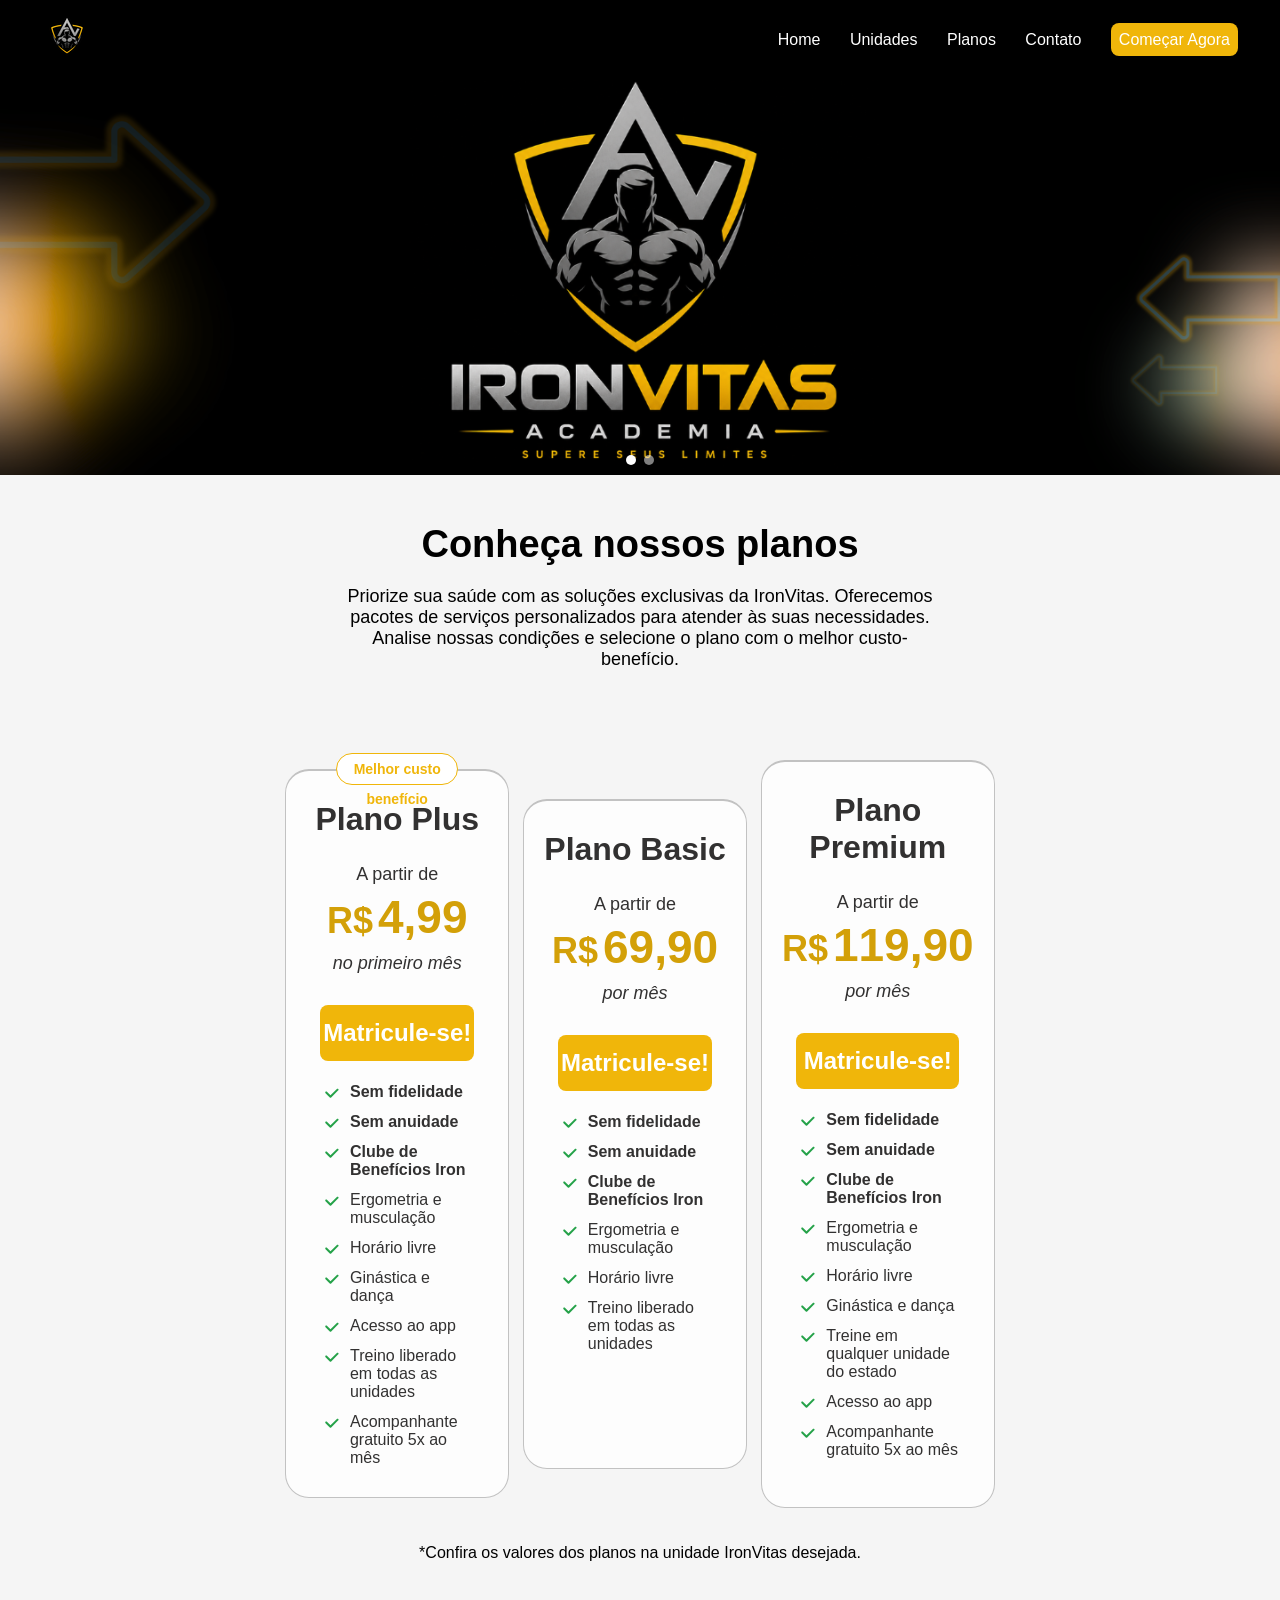
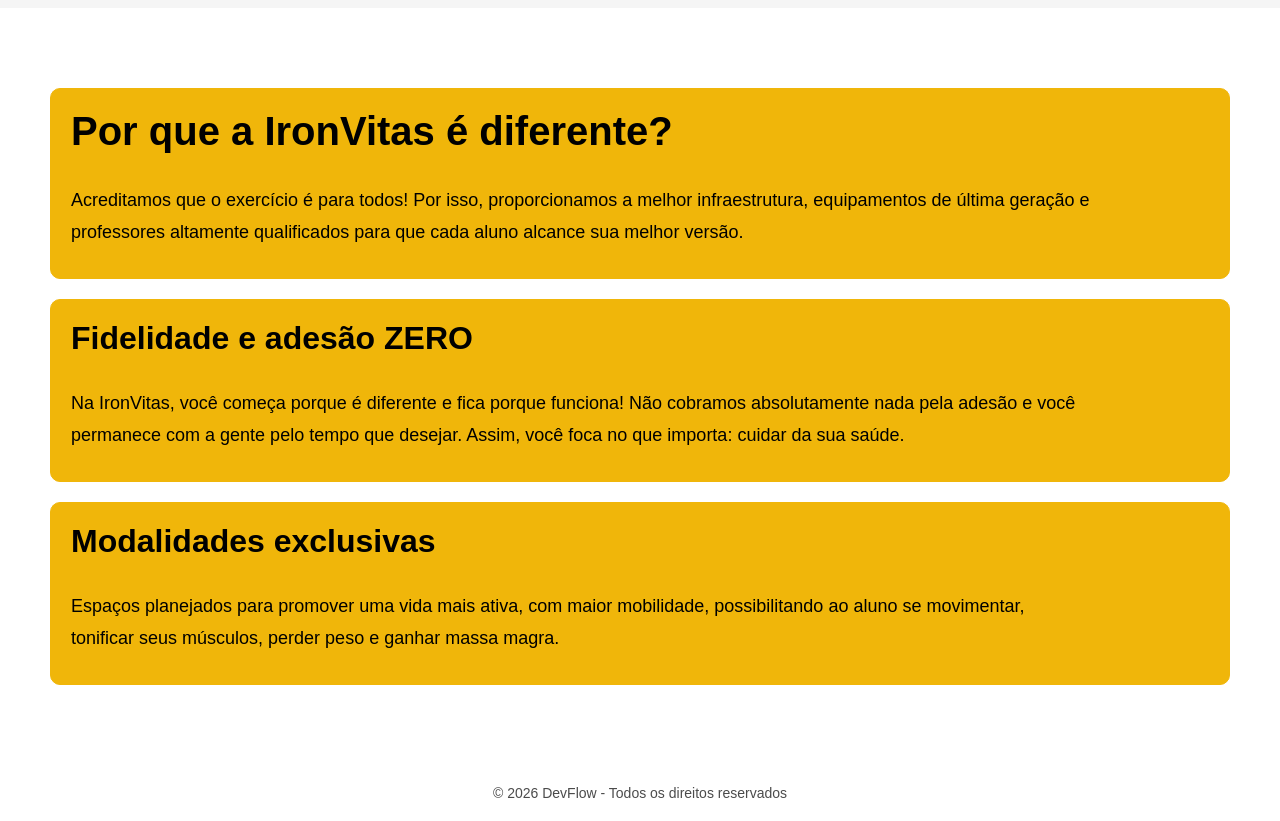
==== views/index.html @ 38148c9f "Update (seção: Sobre /1)" ====
<!doctype html>
<html lang="pt-br">
  <head>
    <meta charset="UTF-8" />
    <meta name="viewport" content="width=device-width, initial-scale=1.0" />
    <title>IronVitas - Home</title>
  </head>

  <!-- Conectando os estilos a pág. -->
  <link rel="stylesheet" href="../src/styles/styles.css" />
  <!-- Conectando o script a pág. -->
  <script src="../src/script/script.js" defer></script>

  <body>
    <div class="container">
      <header>
        <div class="navbar-container">
          <nav>
            <a href="#">
              <img src="../src/img/logo.png" alt="Logo" class="logo" />
            </a>
            <ul class="navbar-itens">
              <li>
                <a href="#">Home</a>
              </li>
              <li>
                <a href="#">Unidades</a>
              </li>
              <li>
                <a href="#">Planos</a>
              </li>
              <li>
                <a href="#">Contato</a>
              </li>
              <li>
                <a href="" class="btn" onclick="cadastro()">Começar Agora</a>
              </li>
            </ul>
          </nav>
        </div>
      </header>

      <main>
        <div class="main-banner">
          <div class="banner-slider">
            <a href="#"><img src="../src/img/Banner1.png" alt="Banner" /></a>
            <a href="#"><img src="../src/img/Banner2.png" alt="Banner" /></a>
          </div>
          <button class="btn-prev">&#8592;</button>
          <button class="btn-next">&#8594;</button>
          <div class="dots">
            <span class="dot active"></span>
            <span class="dot"></span>
          </div>
        </div>

        <section class="planos">
          <h4>
            <strong>Conheça nossos planos</strong>
          </h4>

          <p>
            Priorize sua saúde com as soluções exclusivas da IronVitas.
            Oferecemos
            <br />
            pacotes de serviços personalizados para atender às suas
            necessidades.
            <br />
            Analise nossas condições e selecione o plano com o melhor custo-
            <br />
            benefício.
          </p>

          <div class="block-planos">
            <div class="block">
              <div class="card">
                <!---->
                <div class="tag">Melhor custo benefício</div>
                <h5>Plano Plus</h5>
                <div class="valor">
                  <span>A partir de</span> <u>R$</u>4,99
                  <em>no primeiro mês</em>
                </div>
                <a href="#" class="cta" onclick="cadastro()">Matricule-se!</a>
                <div class="block-sva">
                  <ul class="svas">
                    <li><strong>Sem fidelidade</strong></li>
                    <li><strong>Sem anuidade</strong></li>
                    <li><strong>Clube de Benefícios Iron</strong></li>
                    <li>Ergometria e musculação</li>
                    <li>Horário livre</li>
                    <li>Ginástica e dança</li>
                    <li>Acesso ao app</li>
                    <li>Treino liberado em todas as unidades</li>
                    <li>Acompanhante gratuito 5x ao mês<br /></li>
                  </ul>
                </div>
              </div>
            </div>
            <div class="block">
              <div class="card">
                <!---->
                <h5>Plano Basic</h5>
                <div class="valor">
                  <span>A partir de</span> <u>R$</u>69,90
                  <em>por mês</em>
                </div>
                <a href="#" class="cta" onclick="cadastro()">Matricule-se!</a>
                <div class="block-sva">
                  <ul class="svas">
                    <li><strong>Sem fidelidade</strong></li>
                    <li><strong>Sem anuidade</strong></li>
                    <li><strong>Clube de Benefícios Iron</strong></li>
                    <li>Ergometria e musculação</li>
                    <li>Horário livre</li>
                    <li>Treino liberado em todas as unidades</li>
                  </ul>
                </div>
              </div>
            </div>
            <div class="block">
              <div class="card">
                <h5>Plano Premium</h5>
                <div class="valor">
                  <span>A partir de</span> <u>R$</u>119,90
                  <em>por mês</em>
                </div>
                <a href="#" class="cta" onclick="cadastro()">Matricule-se!</a>
                <div class="block-sva">
                  <ul class="svas">
                    <li><strong>Sem fidelidade</strong></li>
                    <li><strong>Sem anuidade</strong></li>
                    <li><strong>Clube de Benefícios Iron</strong></li>
                    <li>Ergometria e musculação</li>
                    <li>Horário livre</li>
                    <li>Ginástica e dança</li>
                    <li>Treine em qualquer unidade do estado</li>
                    <li>Acesso ao app</li>
                    <li>Acompanhante gratuito 5x ao mês<br />&nbsp;</li>
                  </ul>
                </div>
              </div>
            </div>
          </div>
          <br /><span class="planos-aviso"
            >*Confira os valores dos planos na unidade IronVitas desejada.
          </span>
        </section>

        <section class="sobre">
          <div class="sobre-container">
            <div class="row">
              <div class="card">
                <h2>Por que a <strong>IronVitas é diferente?</strong></h2>
                <p>
                  Acreditamos que o exercício é para todos! Por isso,
                  proporcionamos a melhor infraestrutura, equipamentos de última
                  geração e professores altamente qualificados para que cada
                  aluno alcance sua melhor versão.
                </p>
              </div>

              <div class="card">
                <h3>Fidelidade e adesão <strong>ZERO</strong></h3>
                <p>
                  Na IronVitas, você começa porque é diferente e fica porque
                  funciona! Não cobramos absolutamente nada pela adesão e você
                  permanece com a gente pelo tempo que desejar. Assim, você foca
                  no que importa: cuidar da sua saúde.
                </p>
              </div>
              <div class="card">
                <h3>Modalidades <strong>exclusivas</strong></h3>
                <p>
                  Espaços planejados para promover uma vida mais ativa, com
                  maior mobilidade, possibilitando ao aluno se movimentar,
                  tonificar seus músculos, perder peso e ganhar massa magra.
                </p>
              </div>
            </div>
          </div>
        </section>
      </main>

      <footer>© 2026 DevFlow - Todos os direitos reservados</footer>
    </div>
  </body>
</html>
---- src/styles/styles.css ----
* {
    margin: 0;
    padding: 0;
    font-family: Arial, Helvetica, sans-serif;
    box-sizing: border-box;
}

body {
    background: #fff; /* Cor de fundo escura */
    color: #000; /* Cor do texto */
}

/* Navegação */

header {
    padding: 5px 10px; /* Espaçamento interno */
    background-color: #000;
}

.navbar-container {
    width: 100%;
    height: 70px;
    padding: 0 2rem;
}

nav {
    position: relative;
}

.logo {
    padding-top: 9px;
}

.navbar-itens {
    position: absolute;
    right: 0;
    line-height: 70px;
    margin: 0;
    display: inline-block;

}

.navbar-itens li {
    display: inline-block;
    margin-left: 25px;
}

.navbar-itens a {
    text-decoration: none;
    color: #fff;
}

.btn {
    background: #f0b60a;
    padding: 8px;
    border-radius: 8px;
    cursor: pointer;
    transition: 0.3s; /* Suaviza animação */
}

.btn:hover {
    background: #d3a008; /* Cor ao passar o mouse */
}

/* BANNER */

.main-banner {
  position: relative;
  overflow: hidden; /* Ocutar excesso do img*/
  width: 100%;
}

.banner-slider {
  display: flex;
  transition: transform 0.5s ease; /* Transição suave */
}

.banner-slider a {
  min-width: 100%;
}

.banner-slider img {
  width: 100%;
  display: block;
}

.btn-prev, .btn-next {  /* Botões de navegação */
  position: absolute;
  top: 50%;
  transform: translateY(-50%); /* Centralizar elemento com precisão (Vertical) */
  background: none;
  color: transparent;
  border: none;
  padding: none;
  font-size: none;
  cursor: pointer;
  z-index: 10; /* Sobrepor elemento */
  border-radius: 4px;
}

.btn-prev { left: 10px; }
.btn-next { right: 10px; }

.dots { /* Bolinhas indicadoras */
  position: absolute;
  bottom: 10px;
  width: 100%;
  display: flex;
  justify-content: center;
  gap: 8px; /* Espaçamento*/
}

.dot {
  width: 10px;
  height: 10px;
  background: rgba(255,255,255,0.5);
  border-radius: 50%;
  cursor: pointer;
}

.dot.active {
  background: white;
}

/* SEÇÕES /1*/
.planos {
    text-align: center;
    padding: 48px 20px;
    background-color: #f5f5f5;
}

.planos h4 {
    font-size: 38px;
    margin-bottom: 20px;
}

.planos p {
    font-size: 18px;
    margin-bottom: 30px;
}

.block-planos {
    margin: 0 258.337px;
    overflow: hidden;
    display: flex;
    align-items: center;
    justify-content: center;
}

.block {
    float: left;
}

.block-planos .card {
    margin-left: 0;
    background-color: hsla(0, 0%, 100%, .8);
    border: 1px solid #c2c2c2;
    border-radius: 24px;
    border-top: 2px solid #c2c2c2;
    height: 100%;
    margin: 60px 7px 0;
    min-height: 670px;
    padding: 20px;
    position: relative;
    text-align: center;
}

.block-planos .card .tag {
    background-color: #fff;
    border: 1px solid #f0b60a;
    border-radius: 20px;
    color: #f0b60a;
    display: inline-block;
    font-family: Roboto, sans-serif;
    font-size: 14px;
    font-weight: 700;
    height: 32px;
    left: 22.5%;
    line-height: 30px;
    margin: 0 auto;
    padding: 0 5px;
    position: absolute;
    text-align: center;
    top: -18px;
    width: 55%;
}

.block-planos .card h5 {
    color: #323131;
    font-size: 32px;
    font-weight: 700;
    margin: 10px 0 15px;
}

.block-planos .card .valor {
    color: #d3a008;
    font-size: 46px;
    font-weight: 700;
    line-height: 43px;
}

.block-planos .card .cta {
    background-color: #f0b60a;
    border-radius: 8px;
    color: #fff;
    display: block;
    font-family: Roboto, sans-serif;
    font-size: 24px;
    font-weight: 700;
    height: 56px;
    line-height: 56px;
    margin: 20px auto 0;
    text-align: center;
    text-decoration: none;
    width: 85%;
}

.block-planos .card .block-sva {
    position: relative;
}

.block-planos .card .svas {
    color: #323131;
    display: block;
    font-size: 16px;
    list-style: none;
    margin: 20px auto 0;
    text-align: left;
    width: 85%;
}

.planos .card .svas li {
    background-image: url(../img/check.svg);
    background-position: 0 0;
    background-repeat: no-repeat;
    font-family: Roboto, sans-serif;
    font-size: 16px;
    margin: 10px 0;
    padding: 2px 0 0 30px;
}

.block-planos .card .valor em, .block-planos .card .valor span {
    color: #323131;
    display: block;
    font-family: Roboto, sans-serif;
    font-size: 18px;
    font-weight: 400;
}

.block-planos .card .valor u {
    font-size: 36px;
    padding-right: 5px;
    text-decoration: none;
}

.planos-aviso {
    clear: both;
    display: block;
    padding-top: 18px;
}

/* SEÇÕES /2 */

.sobre {
    background-color: #fff;
    background-position: top;
    background-repeat: no-repeat;
    background-size: contain;
    margin-top: -2px;
    padding: 60px 0;
    position: relative;
}

.sobre .sobre-container {
    overflow: hidden;
    padding-top: 20px;
}

.row {
    padding-bottom: 0;
    margin: 0 50px;
}

.sobre .card {
    color: #000;
    margin-bottom: 20px;
    padding-left: 20px;
    padding-top: 20px;
    background-color: #f0b60a;
    border: 1px solid #f0b60a;
    border-radius: 10px;
    transition: transform 0.3s;
    cursor: pointer;
}

.card:hover {
    transform: translateY(-10px);
}

.sobre .card h2 {
    font-size: 40px;
    margin-bottom: 30px;
}

.sobre .card h3 {
    font-size: 32px;
    margin-bottom: 30px;
}

.sobre .card p {
    font-size: 18px;
    line-height: 32px;
    margin-bottom: 30px;
    width: 88%;
}

p {
    font-family: Roboto, sans-serif;
}

footer {
    text-align: center;
    padding: 20px;
    font-size: 14px;
    opacity: 0.7;
}

/* RESPONSIVIDADE */
@media (max-width: 768px) {
    .hero h1 {
        font-size: 28px; /* Diminui título em telas pequenas */
    }
}
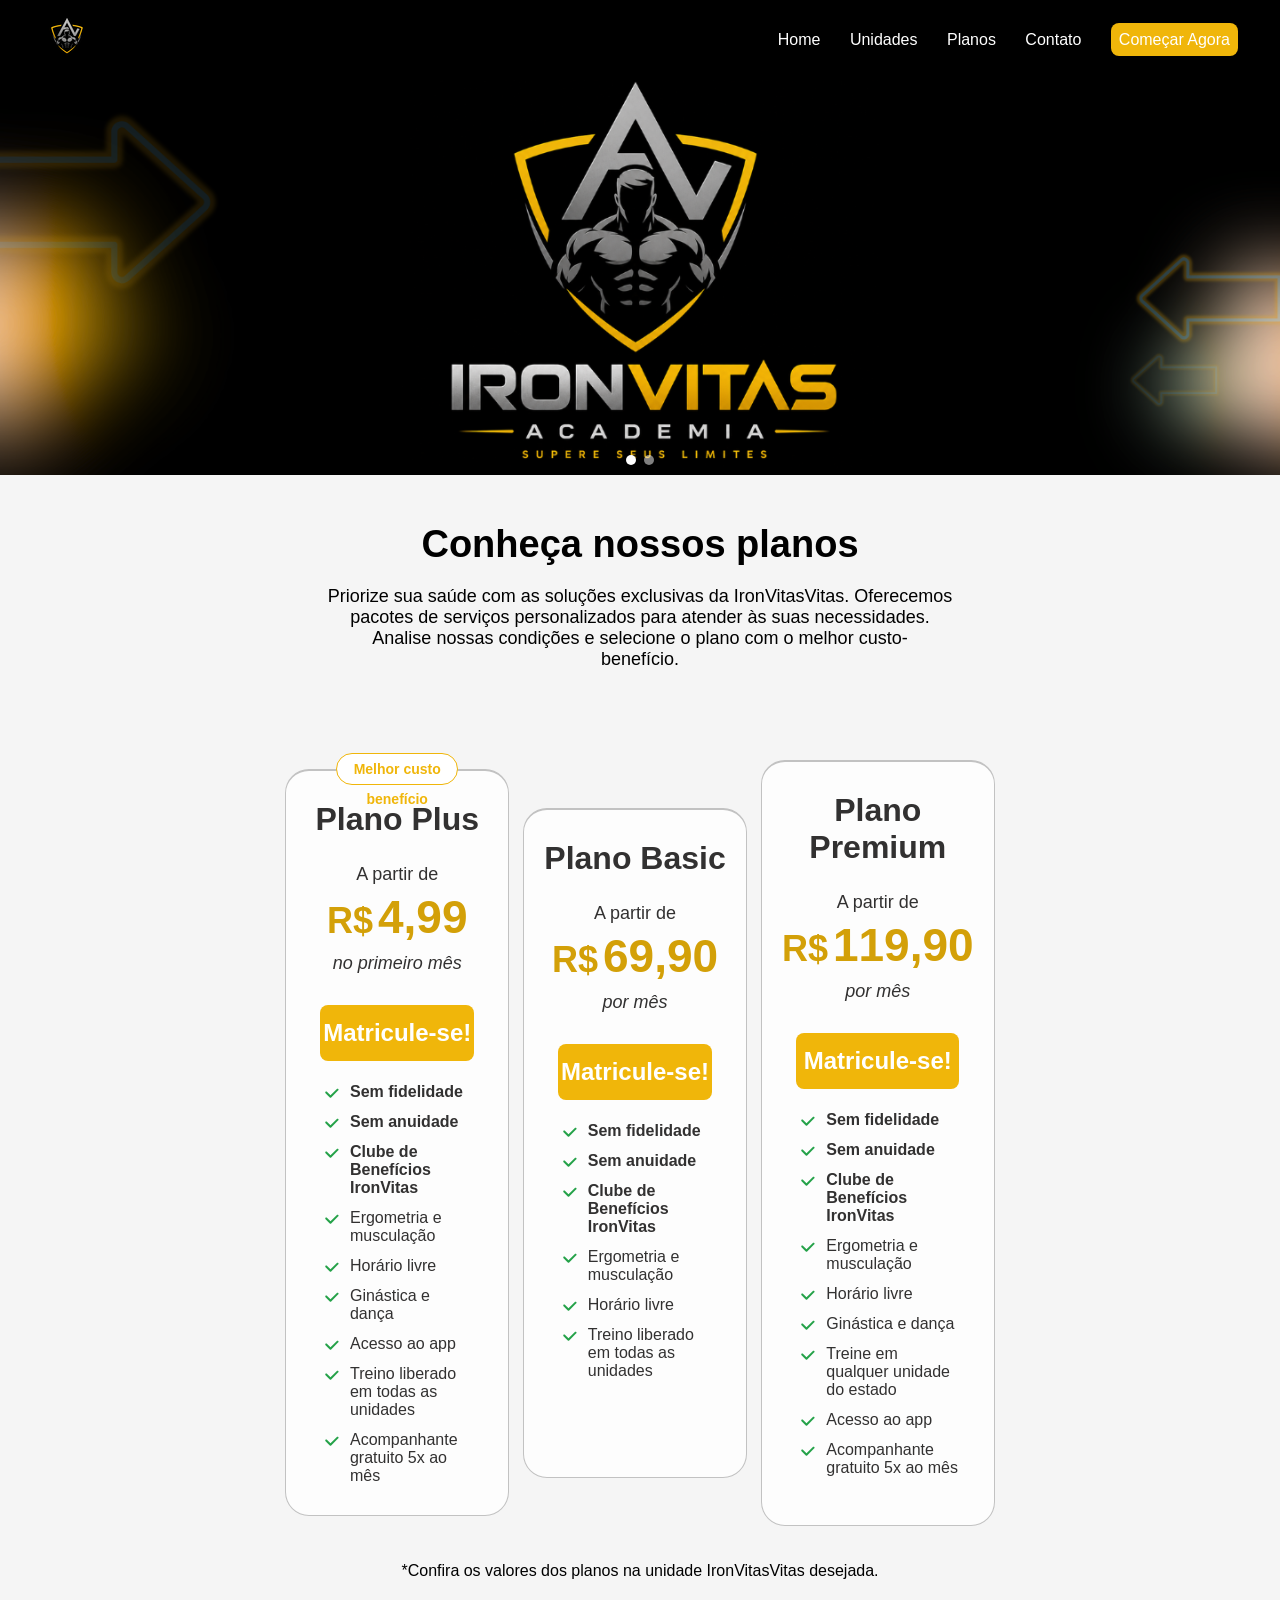
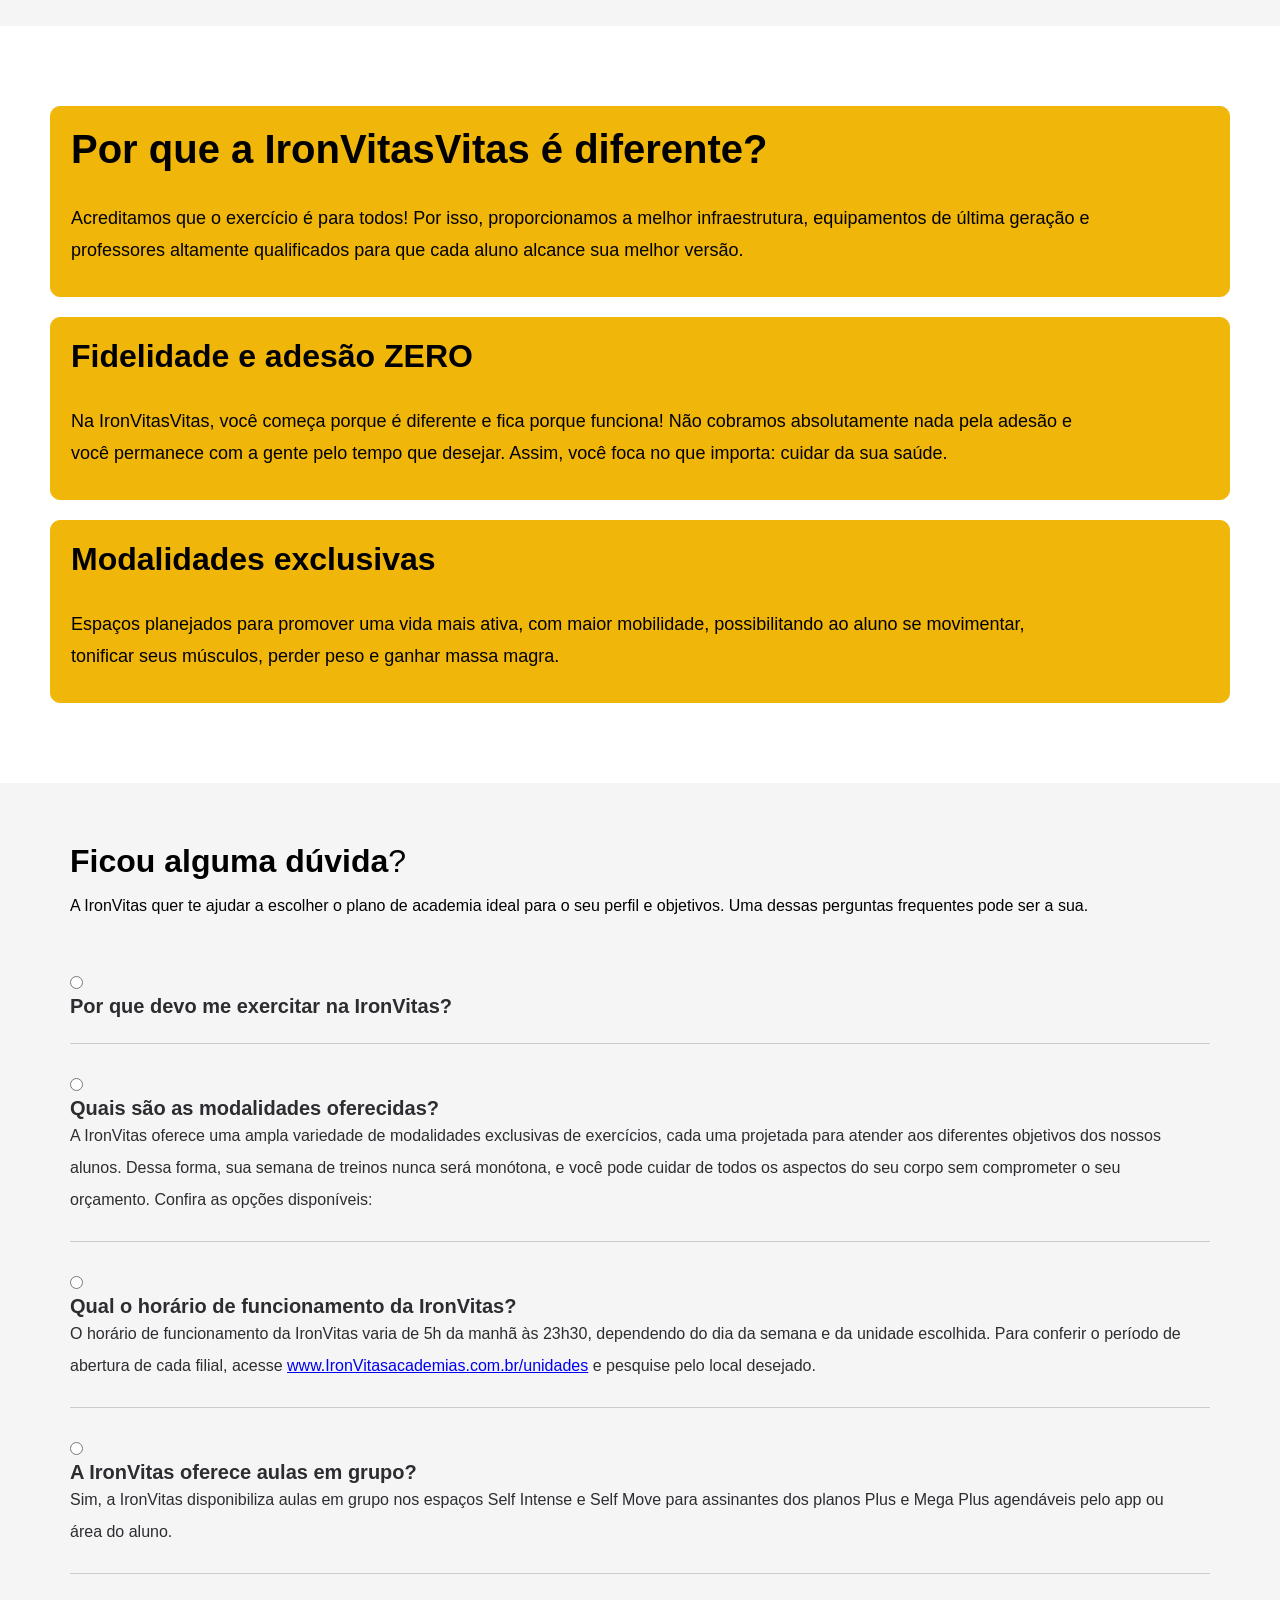
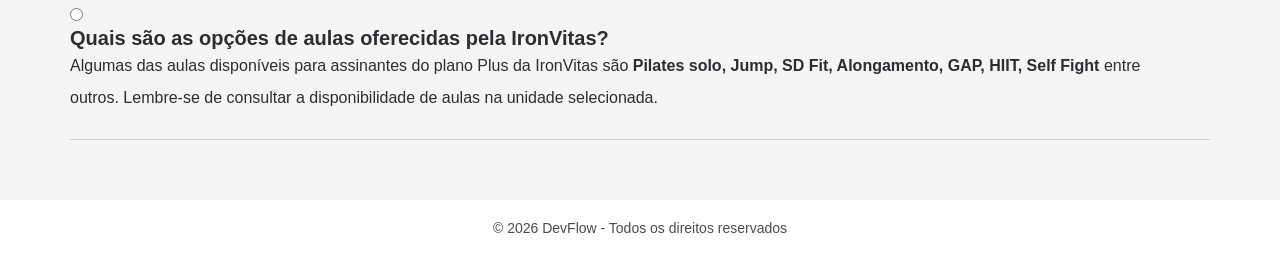
==== commit ae4af4bc: "Update (Seção /3)" ====
--- a/views/index.html
+++ b/views/index.html
@@ -3,7 +3,7 @@
   <head>
     <meta charset="UTF-8" />
     <meta name="viewport" content="width=device-width, initial-scale=1.0" />
-    <title>IronVitas - Home</title>
+    <title>IronVitasVitas - Home</title>
   </head>
 
   <!-- Conectando os estilos a pág. -->
@@ -60,7 +60,7 @@
           </h4>
 
           <p>
-            Priorize sua saúde com as soluções exclusivas da IronVitas.
+            Priorize sua saúde com as soluções exclusivas da IronVitasVitas.
             Oferecemos
             <br />
             pacotes de serviços personalizados para atender às suas
@@ -86,7 +86,7 @@
                   <ul class="svas">
                     <li><strong>Sem fidelidade</strong></li>
                     <li><strong>Sem anuidade</strong></li>
-                    <li><strong>Clube de Benefícios Iron</strong></li>
+                    <li><strong>Clube de Benefícios IronVitas</strong></li>
                     <li>Ergometria e musculação</li>
                     <li>Horário livre</li>
                     <li>Ginástica e dança</li>
@@ -110,7 +110,7 @@
                   <ul class="svas">
                     <li><strong>Sem fidelidade</strong></li>
                     <li><strong>Sem anuidade</strong></li>
-                    <li><strong>Clube de Benefícios Iron</strong></li>
+                    <li><strong>Clube de Benefícios IronVitas</strong></li>
                     <li>Ergometria e musculação</li>
                     <li>Horário livre</li>
                     <li>Treino liberado em todas as unidades</li>
@@ -130,7 +130,7 @@
                   <ul class="svas">
                     <li><strong>Sem fidelidade</strong></li>
                     <li><strong>Sem anuidade</strong></li>
-                    <li><strong>Clube de Benefícios Iron</strong></li>
+                    <li><strong>Clube de Benefícios IronVitas</strong></li>
                     <li>Ergometria e musculação</li>
                     <li>Horário livre</li>
                     <li>Ginástica e dança</li>
@@ -143,7 +143,7 @@
             </div>
           </div>
           <br /><span class="planos-aviso"
-            >*Confira os valores dos planos na unidade IronVitas desejada.
+            >*Confira os valores dos planos na unidade IronVitasVitas desejada.
           </span>
         </section>
 
@@ -151,7 +151,7 @@
           <div class="sobre-container">
             <div class="row">
               <div class="card">
-                <h2>Por que a <strong>IronVitas é diferente?</strong></h2>
+                <h2>Por que a <strong>IronVitasVitas é diferente?</strong></h2>
                 <p>
                   Acreditamos que o exercício é para todos! Por isso,
                   proporcionamos a melhor infraestrutura, equipamentos de última
@@ -163,10 +163,10 @@
               <div class="card">
                 <h3>Fidelidade e adesão <strong>ZERO</strong></h3>
                 <p>
-                  Na IronVitas, você começa porque é diferente e fica porque
-                  funciona! Não cobramos absolutamente nada pela adesão e você
-                  permanece com a gente pelo tempo que desejar. Assim, você foca
-                  no que importa: cuidar da sua saúde.
+                  Na IronVitasVitas, você começa porque é diferente e fica
+                  porque funciona! Não cobramos absolutamente nada pela adesão e
+                  você permanece com a gente pelo tempo que desejar. Assim, você
+                  foca no que importa: cuidar da sua saúde.
                 </p>
               </div>
               <div class="card">
@@ -180,6 +180,189 @@
             </div>
           </div>
         </section>
+
+        <section class="duv">
+          <div class="duv-container">
+            <div class="row">
+              <div class="block-duv">
+                <h4><strong>Ficou alguma dúvida</strong>?</h4>
+                <p>
+                  A IronVitas quer te ajudar a escolher o plano de academia
+                  ideal para o seu perfil e objetivos. Uma dessas perguntas
+                  frequentes pode ser a sua.
+                </p>
+                <div class="faq">
+                  <label for="duv01"
+                    ><input type="radio" name="duv" id="duv01" /><span
+                      >Por que devo me exercitar na IronVitas?</span
+                    >
+                    <ul>
+                      <li>
+                        <strong>Baixo custo, alta qualidade:</strong> Aqui, você
+                        começa porque é diferente e permanece porque funciona!
+                        Nossas mensalidades são acessíveis e proporcionam aos
+                        nossos alunos o acesso a unidades novas e bem equipadas,
+                        com profissionais dedicados e pessoas que compartilham
+                        do mesmo objetivo: cuidar, com prazer, dos seus treinos,
+                        da sua mobilidade e da sua saúde.
+                      </li>
+                      <li>
+                        <strong>Sem fidelidade e adesão ZERO:</strong>
+                        Junte-se a nós sem complicações! Na IronVitas, não
+                        cobramos taxa de adesão, taxa de fidelidade ou multa de
+                        cancelamento e você permanece pelo tempo que desejar.
+                        Nosso foco está em proporcionar a melhor experiência
+                        para nossos alunos, permitindo que sua atenção esteja
+                        totalmente voltada à sua saúde.
+                      </li>
+                      <li>
+                        <strong>Modalidades Exclusivas:</strong> A IronVitas
+                        oferece diversas modalidades de exercícios, cada uma
+                        atendendo a necessidades específicas. Self Velo, o
+                        treino de cárdio para quem gosta de suar muito; Self
+                        Force, com os melhores equipamentos de musculação; Self
+                        Intense, para quem gosta de treino funcional; Self
+                        Extreme, um circuito de exercícios de alta intensidade;
+                        Self Speed, com aulas dinâmicas de spinning; e Self
+                        Move, com aulas coletivas dinâmicas e muito animadas!
+                        Confira mais detalhes das nossas modalidades aqui.
+                      </li>
+                      <li>
+                        <strong>App IronVitas:</strong> Sua academia sempre ao
+                        seu alcance! Fique por dentro das últimas novidades,
+                        planeje seus treinos, agende suas aulas sem complicações
+                        e muito mais, tudo na palma da sua mão.
+                      </li>
+                      <li>
+                        <strong>Convide entre 5 e 10 amigos:</strong>
+                        Compartilhe seu estilo de treino! Você tem entre 5 e 10
+                        convites por mês para distribuir entre amigos, colegas e
+                        familiares, proporcionando a eles a oportunidade de
+                        experimentar o que a IronVitas tem de melhor. Os Alunos
+                        PLUS e MEGA PLUS podem levar 5 ou 10 amigos,
+                        respectivamente, para “treinarem juntos”, os acessos
+                        estão condicionados à permanência do Aluno na IronVitas.
+                      </li>
+                      <li>
+                        <strong>App Weburn (Plano Plus):</strong> Para um
+                        upgrade nos treinos, conte com um verdadeiro personal
+                        trainer de bolso, repleto de conteúdos exclusivos de
+                        saúde e bem-estar.
+                      </li>
+                      <li>
+                        <strong
+                          >Treine onde quiser (Planos Plus e Mega Plus):
+                        </strong>
+                        Com os Planos Plus e Mega Plus, a liberdade é sua.
+                        Escolha a unidade mais próxima do trabalho ou de casa e
+                        treine no seu tempo, do seu jeito!
+                      </li>
+                    </ul></label
+                  ><label for="duv02"
+                    ><input type="radio" name="duv" id="duv03" /><span
+                      >Quais são as modalidades oferecidas?</span
+                    >
+                    <p>
+                      A IronVitas oferece uma ampla variedade de modalidades
+                      exclusivas de exercícios, cada uma projetada para atender
+                      aos diferentes objetivos dos nossos alunos. Dessa forma,
+                      sua semana de treinos nunca será monótona, e você pode
+                      cuidar de todos os aspectos do seu corpo sem comprometer o
+                      seu orçamento. Confira as opções disponíveis:
+                    </p>
+                    <ul>
+                      <li>
+                        <strong>Self Velo:</strong> Inicie sua jornada no Self
+                        Velo, um espaço completo para treino aeróbico e
+                        fortalecimento do sistema cardiovascular. Equipado com
+                        esteiras, bicicletas, remos, simuladores de escadas e
+                        elípticos, proporciona uma experiência abrangente para
+                        aprimorar sua resistência e saúde cardiovascular.
+                      </li>
+                      <li>
+                        <strong>Self Force:</strong> Para treino de força,
+                        explore o Self Force, uma área com equipamentos modernos
+                        que otimizam a musculação e facilitam a execução de cada
+                        exercício indicado pelos instrutores. Um ambiente
+                        dedicado ao desenvolvimento muscular consistente.
+                      </li>
+                      <li>
+                        <strong>Self Intense:</strong> Se o foco é ganho de
+                        força, resistência e agilidade, agende uma aula no Self
+                        Intense. <strong>Com</strong> equipamentos para
+                        dinamizar e potencializar o treino
+                        <strong
+                          >o Self Intense é nossa experiência em Cross training,
+                          nele você trabalha várias valências físicas ao mesmo
+                          tempo como força, flexibilidade, velocidade e
+                          coordenação, de forma dinâmica num treino pra
+                          cima.</strong
+                        >
+                      </li>
+                      <li>
+                        <strong>Self Speed:</strong> No espaço Self Speed,
+                        desfrute de um treino aeróbico poderoso. Suba em uma das
+                        bikes e pedale com uma galera animada em direção à boa
+                        forma, garantindo resultados consistentes sem monotonia.
+                      </li>
+                      <li>
+                        <strong>Self Move:</strong> Não para por aí! O espaço
+                        Self Move é o mais concorrido da IronVitas, oferecendo
+                        aulas dinâmicas e divertidas como
+                        <strong
+                          >Pilates solo, Jump, Danças, Alongamento, GAP, HIIT,
+                          Self Fight</strong
+                        >
+                        e muito mais. Verifique a disponibilidade na unidade
+                        escolhida e agende sua aula!
+                      </li>
+                    </ul></label
+                  ><label for="duv03"
+                    ><input type="radio" name="duv" id="duv04" /><span
+                      >Qual o horário de funcionamento da IronVitas?</span
+                    >
+                    <p>
+                      O horário de funcionamento da IronVitas varia de 5h da
+                      manhã às 23h30, dependendo do dia da semana e da unidade
+                      escolhida. Para conferir o período de abertura de cada
+                      filial, acesse
+                      <a
+                        href="http://www.IronVitasacademias.com.br/unidades"
+                        target="_blank"
+                        >www.IronVitasacademias.com.br/unidades</a
+                      >
+                      e pesquise pelo local desejado.
+                    </p></label
+                  ><label for="duv04"
+                    ><input type="radio" name="duv" id="duv007" /><span
+                      >A IronVitas oferece aulas em grupo?</span
+                    >
+                    <p>
+                      Sim, a IronVitas disponibiliza aulas em grupo nos espaços
+                      Self Intense e Self Move para assinantes dos planos Plus e
+                      Mega Plus agendáveis pelo app ou área do aluno.
+                    </p></label
+                  ><label for="duv05"
+                    ><input type="radio" name="duv" id="duv08" /><span
+                      >Quais são as opções de aulas oferecidas pela
+                      IronVitas?</span
+                    >
+                    <p>
+                      Algumas das aulas disponíveis para assinantes do plano
+                      Plus da IronVitas são
+                      <strong
+                        >Pilates solo, Jump, SD Fit, Alongamento, GAP, HIIT,
+                        Self Fight</strong
+                      >
+                      entre outros. Lembre-se de consultar a disponibilidade de
+                      aulas na unidade selecionada.
+                    </p></label
+                  >
+                </div>
+              </div>
+            </div>
+          </div>
+        </section>
       </main>
 
       <footer>© 2026 DevFlow - Todos os direitos reservados</footer>
--- a/src/styles/styles.css
+++ b/src/styles/styles.css
@@ -318,6 +318,69 @@
     font-family: Roboto, sans-serif;
 }
 
+/* SEÇÕES /3 */
+.duv {
+    background-color: #f5f5f5;
+    padding: 60px 0;
+}
+
+.duv-container {
+    margin: 0 auto;
+    max-width: 1240px;
+}
+
+.duv     h4 {
+    font-size: 32px;
+    font-weight: 500;
+    margin-bottom: 10px;
+}
+
+.duv p {
+    font-size: 16px;
+    line-height: 32px;
+    margin: 0 auto;
+}
+
+.duv .faq {
+    margin: 0 auto;
+    padding-top: 20px;
+}
+
+.duv .faq label {
+    border-bottom: 1px solid #ccc;
+    color: #2d2c31;
+    cursor: pointer;
+    display: block;
+    font-family: Roboto, sans-serif;
+    font-size: 24px;
+    font-weight: 500;
+    padding: 25px 20px 25px 0;
+    width: 100%;
+}
+
+.duv .faq span {
+    cursor: pointer;
+    display: block;
+    font-family: Roboto, sans-serif;
+    font-size: 20px;
+    font-weight: 700;
+    padding-right: 50px;
+    position: relative;
+}
+
+.faq ul {
+    display: none;
+    font-size: 18px;
+    font-weight: 400;
+    list-style: disc;
+    margin: 20px 0 0 20px;
+}
+
+/* .faq ol, .faq p, .faq .faq input {
+    display: none;
+} */
+
+/*  */
 footer {
     text-align: center;
     padding: 20px;
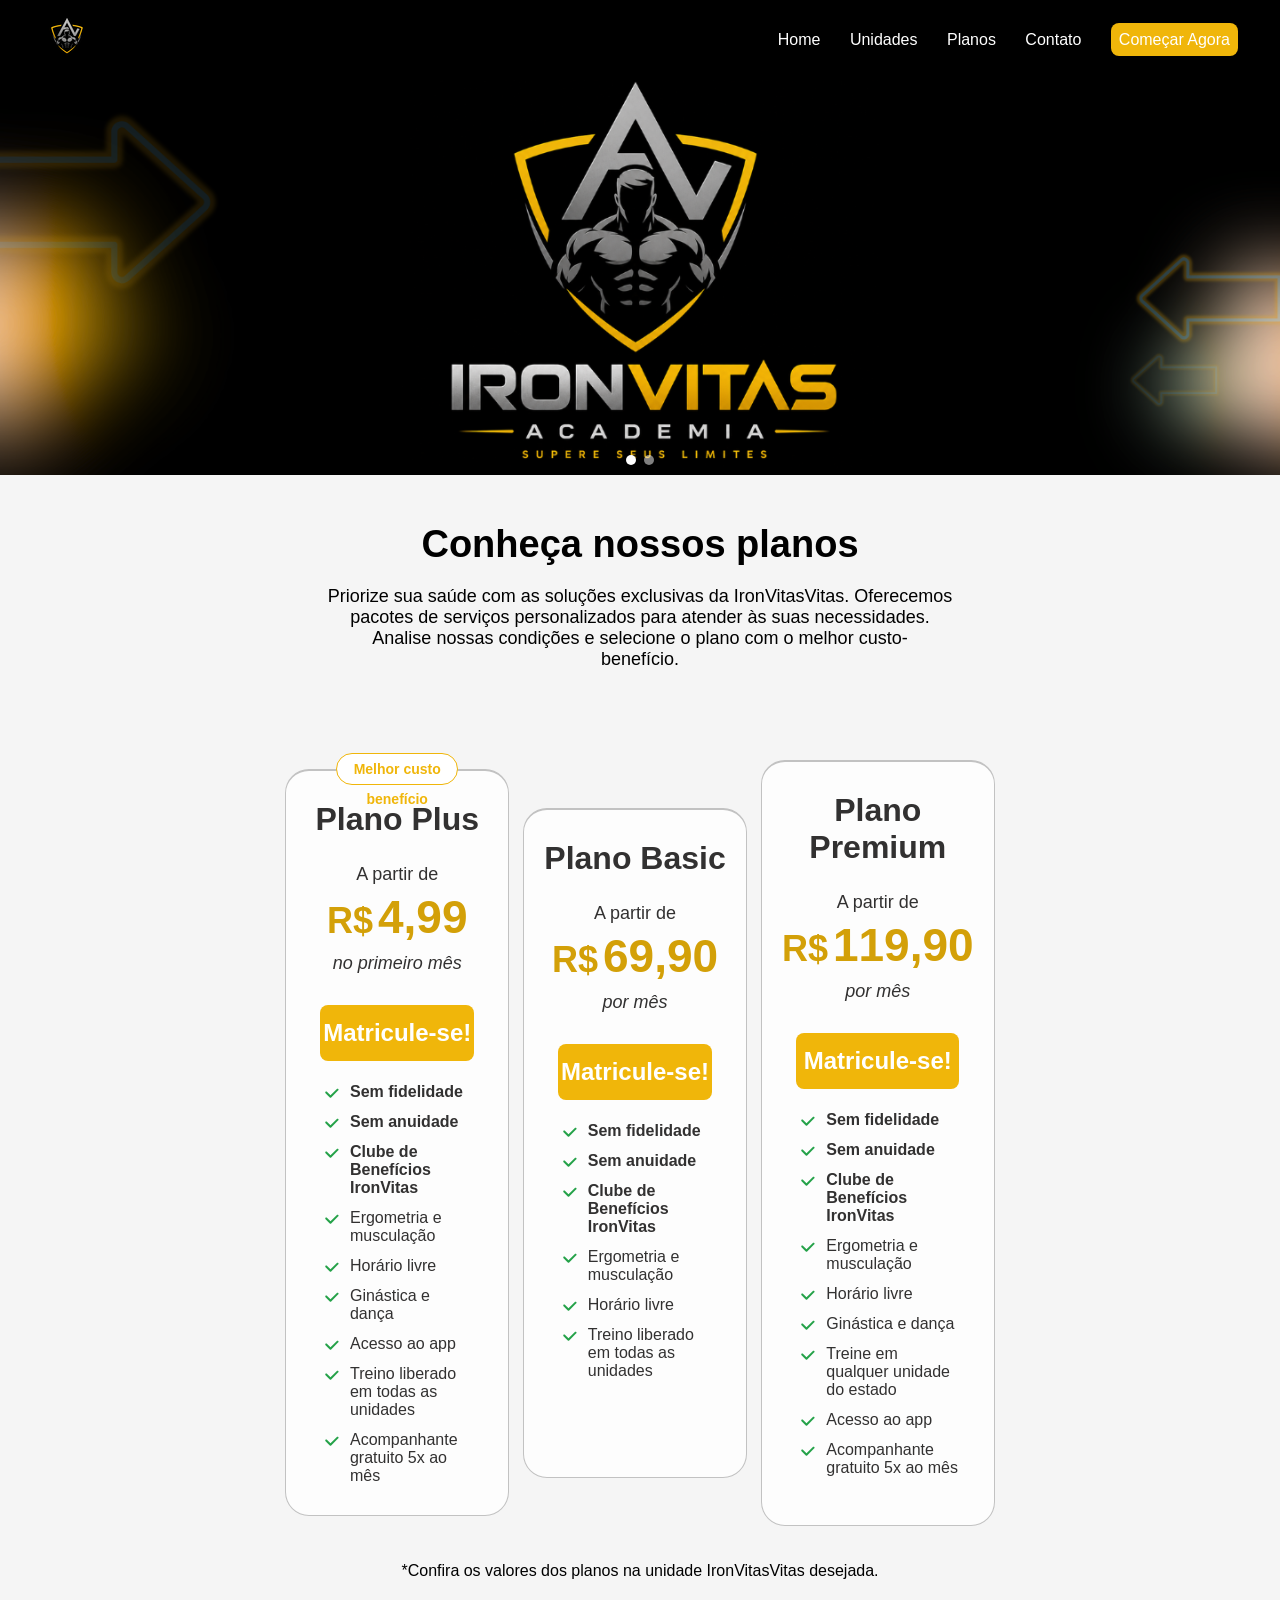
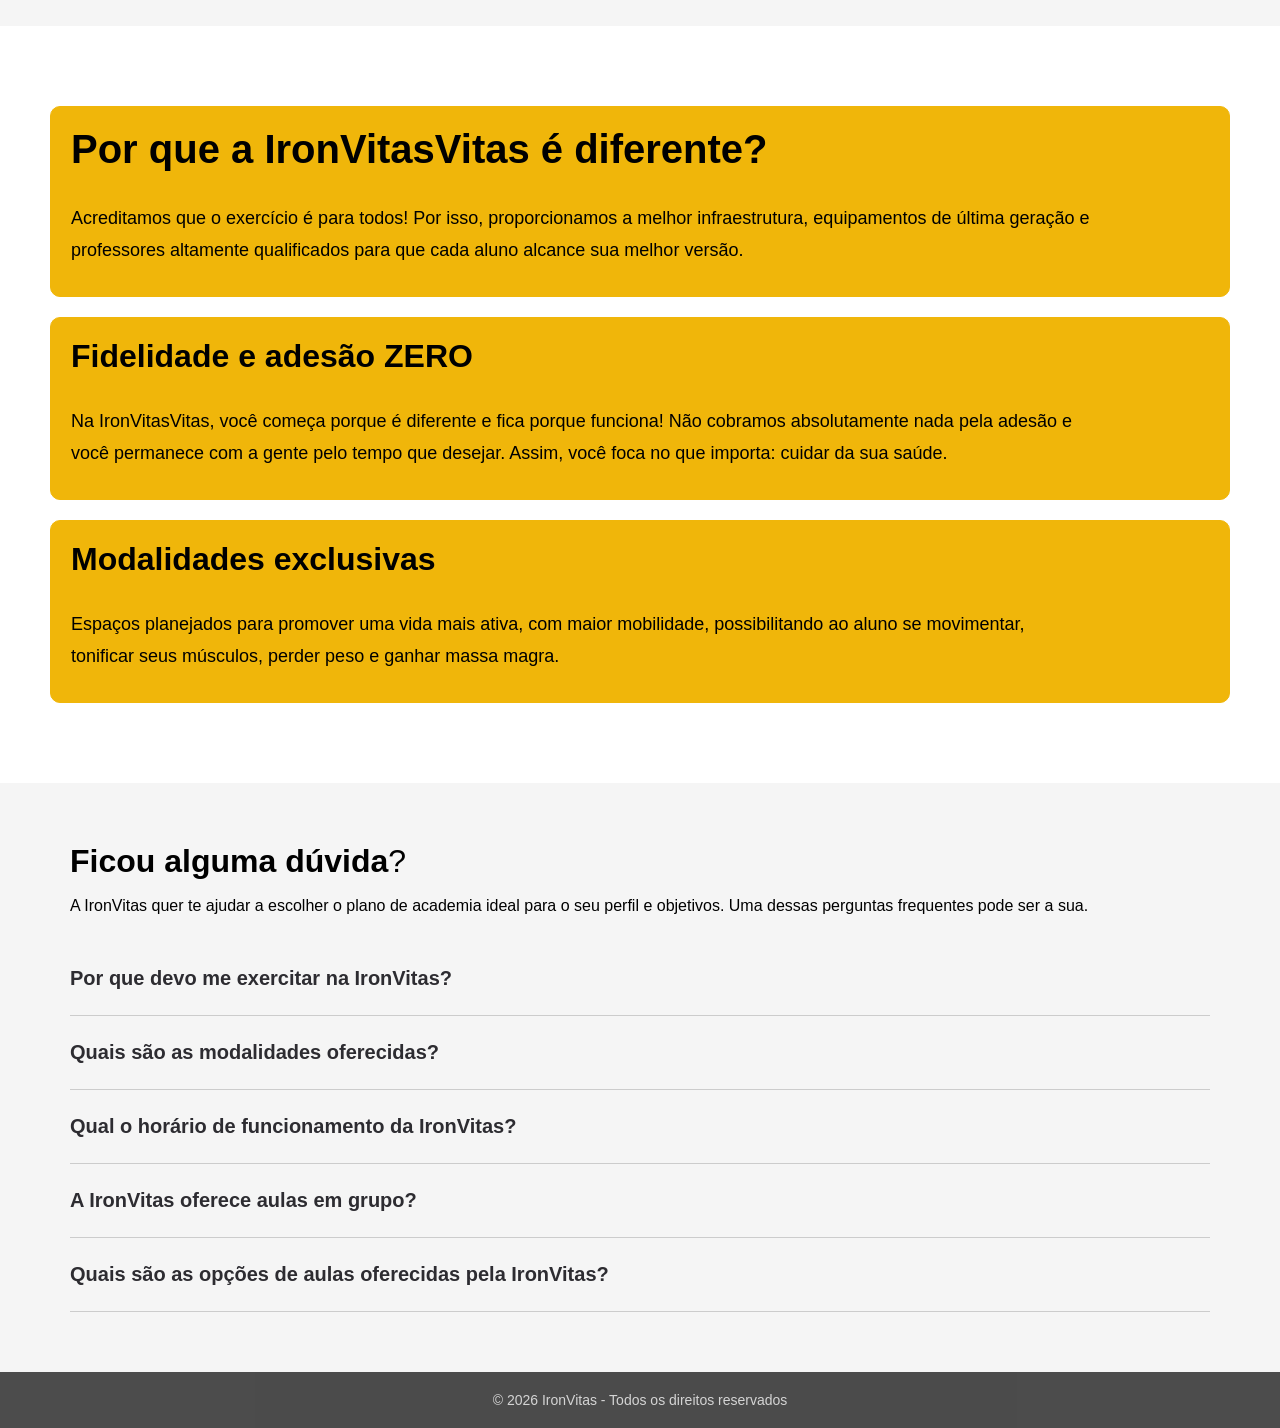
==== commit 1c88fa0b: "Update - Seções e footer" ====
--- a/views/index.html
+++ b/views/index.html
@@ -191,7 +191,7 @@
                   ideal para o seu perfil e objetivos. Uma dessas perguntas
                   frequentes pode ser a sua.
                 </p>
-                <div class="faq">
+                <div class="accordion">
                   <label for="duv01"
                     ><input type="radio" name="duv" id="duv01" /><span
                       >Por que devo me exercitar na IronVitas?</span
@@ -218,12 +218,12 @@
                       <li>
                         <strong>Modalidades Exclusivas:</strong> A IronVitas
                         oferece diversas modalidades de exercícios, cada uma
-                        atendendo a necessidades específicas. Self Velo, o
-                        treino de cárdio para quem gosta de suar muito; Self
-                        Force, com os melhores equipamentos de musculação; Self
-                        Intense, para quem gosta de treino funcional; Self
+                        atendendo a necessidades específicas. Iron Velo, o
+                        treino de cárdio para quem gosta de suar muito; Iron
+                        Force, com os melhores equipamentos de musculação; Iron
+                        Intense, para quem gosta de treino funcional; Iron
                         Extreme, um circuito de exercícios de alta intensidade;
-                        Self Speed, com aulas dinâmicas de spinning; e Self
+                        Iron Speed, com aulas dinâmicas de spinning; e Iron
                         Move, com aulas coletivas dinâmicas e muito animadas!
                         Confira mais detalhes das nossas modalidades aqui.
                       </li>
@@ -259,20 +259,12 @@
                       </li>
                     </ul></label
                   ><label for="duv02"
-                    ><input type="radio" name="duv" id="duv03" /><span
+                    ><input type="radio" name="duv" id="duv02" /><span
                       >Quais são as modalidades oferecidas?</span
                     >
-                    <p>
-                      A IronVitas oferece uma ampla variedade de modalidades
-                      exclusivas de exercícios, cada uma projetada para atender
-                      aos diferentes objetivos dos nossos alunos. Dessa forma,
-                      sua semana de treinos nunca será monótona, e você pode
-                      cuidar de todos os aspectos do seu corpo sem comprometer o
-                      seu orçamento. Confira as opções disponíveis:
-                    </p>
                     <ul>
                       <li>
-                        <strong>Self Velo:</strong> Inicie sua jornada no Self
+                        <strong>Iron Velo:</strong> Inicie sua jornada no Iron
                         Velo, um espaço completo para treino aeróbico e
                         fortalecimento do sistema cardiovascular. Equipado com
                         esteiras, bicicletas, remos, simuladores de escadas e
@@ -280,19 +272,19 @@
                         aprimorar sua resistência e saúde cardiovascular.
                       </li>
                       <li>
-                        <strong>Self Force:</strong> Para treino de força,
-                        explore o Self Force, uma área com equipamentos modernos
+                        <strong>Iron Force:</strong> Para treino de força,
+                        explore o Iron Force, uma área com equipamentos modernos
                         que otimizam a musculação e facilitam a execução de cada
                         exercício indicado pelos instrutores. Um ambiente
                         dedicado ao desenvolvimento muscular consistente.
                       </li>
                       <li>
-                        <strong>Self Intense:</strong> Se o foco é ganho de
-                        força, resistência e agilidade, agende uma aula no Self
+                        <strong>Iron Intense:</strong> Se o foco é ganho de
+                        força, resistência e agilidade, agende uma aula no Iron
                         Intense. <strong>Com</strong> equipamentos para
                         dinamizar e potencializar o treino
                         <strong
-                          >o Self Intense é nossa experiência em Cross training,
+                          >o Iron Intense é nossa experiência em Cross training,
                           nele você trabalha várias valências físicas ao mesmo
                           tempo como força, flexibilidade, velocidade e
                           coordenação, de forma dinâmica num treino pra
@@ -300,50 +292,43 @@
                         >
                       </li>
                       <li>
-                        <strong>Self Speed:</strong> No espaço Self Speed,
+                        <strong>Iron Speed:</strong> No espaço Iron Speed,
                         desfrute de um treino aeróbico poderoso. Suba em uma das
                         bikes e pedale com uma galera animada em direção à boa
                         forma, garantindo resultados consistentes sem monotonia.
                       </li>
                       <li>
-                        <strong>Self Move:</strong> Não para por aí! O espaço
-                        Self Move é o mais concorrido da IronVitas, oferecendo
+                        <strong>Iron Move:</strong> Não para por aí! O espaço
+                        Iron Move é o mais concorrido da IronVitas, oferecendo
                         aulas dinâmicas e divertidas como
                         <strong
                           >Pilates solo, Jump, Danças, Alongamento, GAP, HIIT,
-                          Self Fight</strong
+                          Iron Fight</strong
                         >
                         e muito mais. Verifique a disponibilidade na unidade
                         escolhida e agende sua aula!
                       </li>
                     </ul></label
                   ><label for="duv03"
-                    ><input type="radio" name="duv" id="duv04" /><span
+                    ><input type="radio" name="duv" id="duv03" /><span
                       >Qual o horário de funcionamento da IronVitas?</span
                     >
                     <p>
                       O horário de funcionamento da IronVitas varia de 5h da
                       manhã às 23h30, dependendo do dia da semana e da unidade
-                      escolhida. Para conferir o período de abertura de cada
-                      filial, acesse
-                      <a
-                        href="http://www.IronVitasacademias.com.br/unidades"
-                        target="_blank"
-                        >www.IronVitasacademias.com.br/unidades</a
-                      >
-                      e pesquise pelo local desejado.
+                      escolhida.
                     </p></label
                   ><label for="duv04"
-                    ><input type="radio" name="duv" id="duv007" /><span
+                    ><input type="radio" name="duv" id="duv04" /><span
                       >A IronVitas oferece aulas em grupo?</span
                     >
                     <p>
                       Sim, a IronVitas disponibiliza aulas em grupo nos espaços
-                      Self Intense e Self Move para assinantes dos planos Plus e
+                      Iron Intense e Iron Move para assinantes dos planos Plus e
                       Mega Plus agendáveis pelo app ou área do aluno.
                     </p></label
                   ><label for="duv05"
-                    ><input type="radio" name="duv" id="duv08" /><span
+                    ><input type="radio" name="duv" id="duv05" /><span
                       >Quais são as opções de aulas oferecidas pela
                       IronVitas?</span
                     >
@@ -352,7 +337,7 @@
                       Plus da IronVitas são
                       <strong
                         >Pilates solo, Jump, SD Fit, Alongamento, GAP, HIIT,
-                        Self Fight</strong
+                        Iron Fight</strong
                       >
                       entre outros. Lembre-se de consultar a disponibilidade de
                       aulas na unidade selecionada.
@@ -365,7 +350,7 @@
         </section>
       </main>
 
-      <footer>© 2026 DevFlow - Todos os direitos reservados</footer>
+      <footer>© 2026 IronVitas - Todos os direitos reservados</footer>
     </div>
   </body>
 </html>
--- a/src/styles/styles.css
+++ b/src/styles/styles.css
@@ -341,12 +341,12 @@
     margin: 0 auto;
 }
 
-.duv .faq {
+.duv .accordion {
     margin: 0 auto;
     padding-top: 20px;
 }
 
-.duv .faq label {
+.duv .accordion label {
     border-bottom: 1px solid #ccc;
     color: #2d2c31;
     cursor: pointer;
@@ -358,7 +358,7 @@
     width: 100%;
 }
 
-.duv .faq span {
+.duv .accordion span {
     cursor: pointer;
     display: block;
     font-family: Roboto, sans-serif;
@@ -368,7 +368,7 @@
     position: relative;
 }
 
-.faq ul {
+.accordion ul {
     display: none;
     font-size: 18px;
     font-weight: 400;
@@ -376,16 +376,35 @@
     margin: 20px 0 0 20px;
 }
 
-/* .faq ol, .faq p, .faq .faq input {
+.accordion li {
+    padding-bottom: 20px;
+}
+
+.accordion ol, .accordion p, .accordion .accordion input {
     display: none;
-} */
+}
+
+input[type="radio"] {
+  visibility: hidden;
+  position: absolute;
+}
+
+input[type="radio"]:checked ~ ul { display: block; }
+input[type="radio"]:checked ~ p  { display: block; }
 
 /*  */
 footer {
+    background-color: #000;
+    color: #c2c2c2;
     text-align: center;
     padding: 20px;
     font-size: 14px;
+    transition: 2s;
     opacity: 0.7;
+}
+
+footer:hover{
+    opacity: 1;
 }
 
 /* RESPONSIVIDADE */
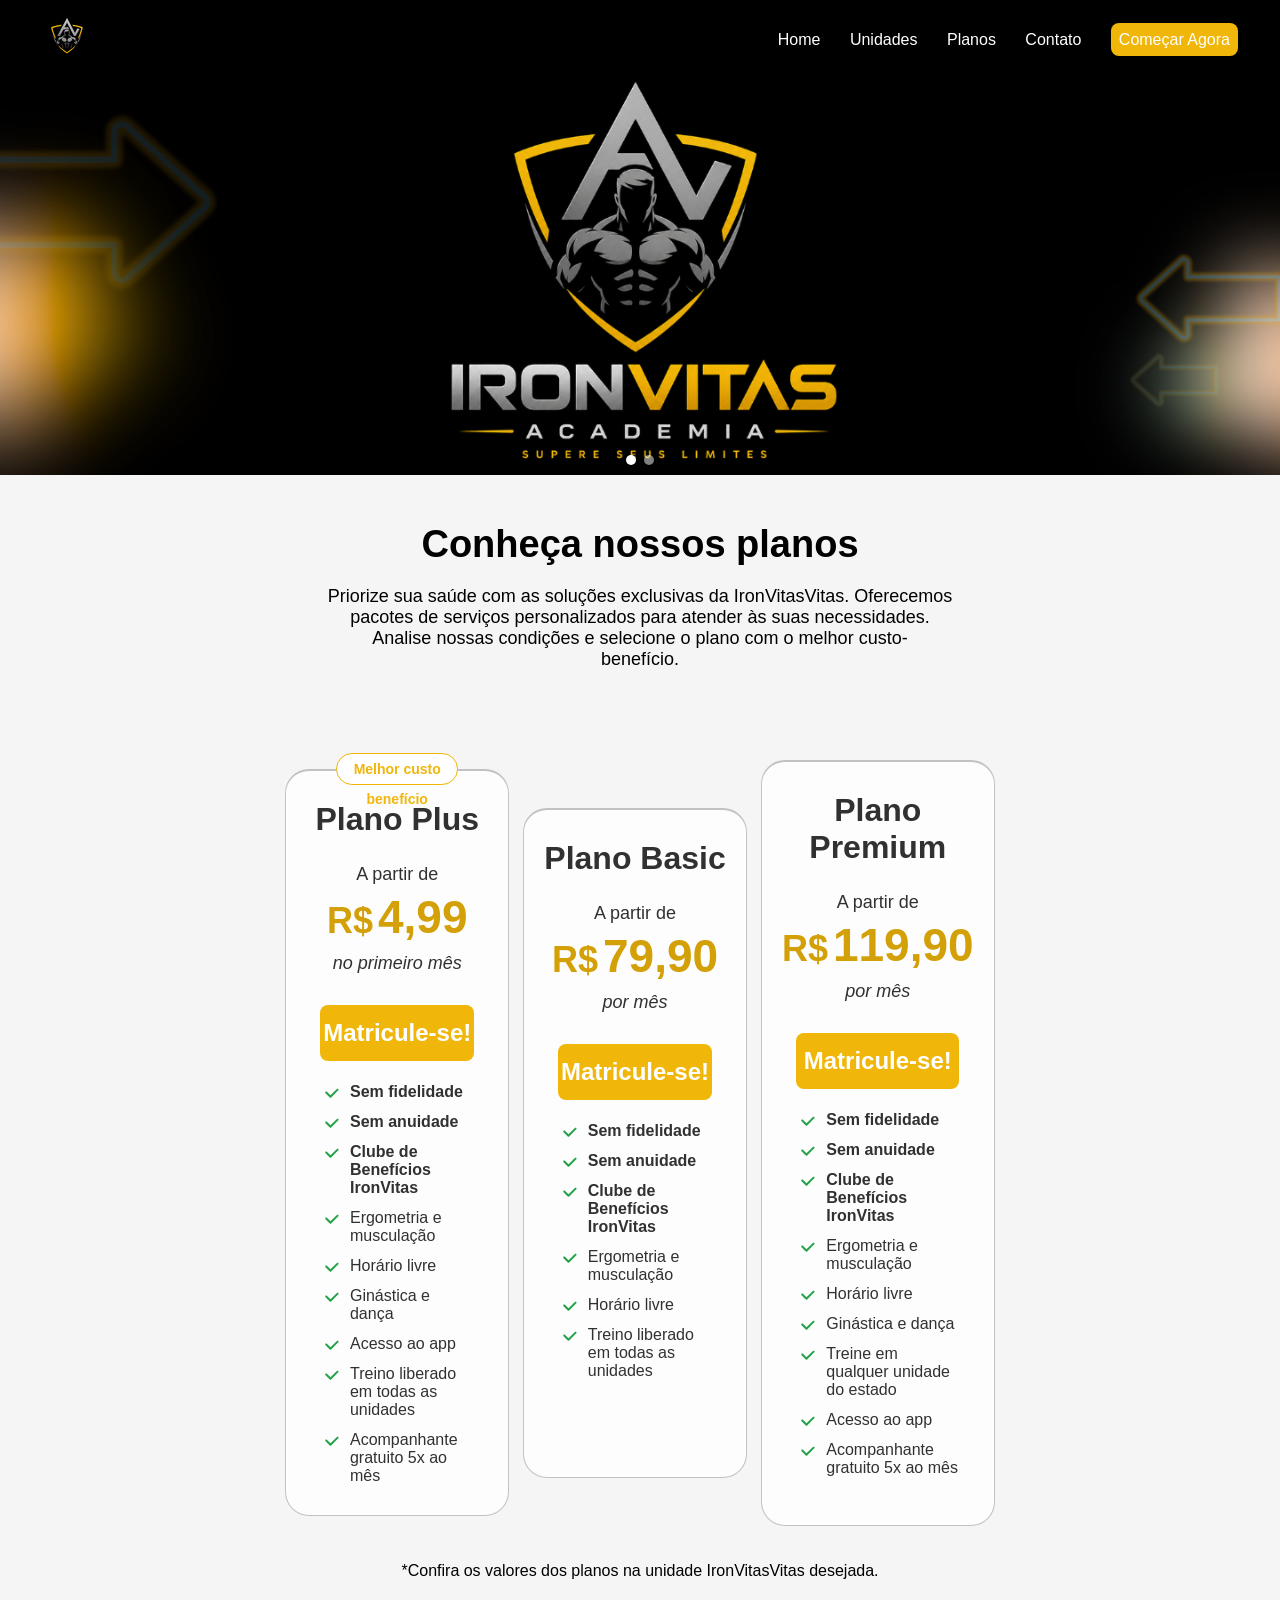
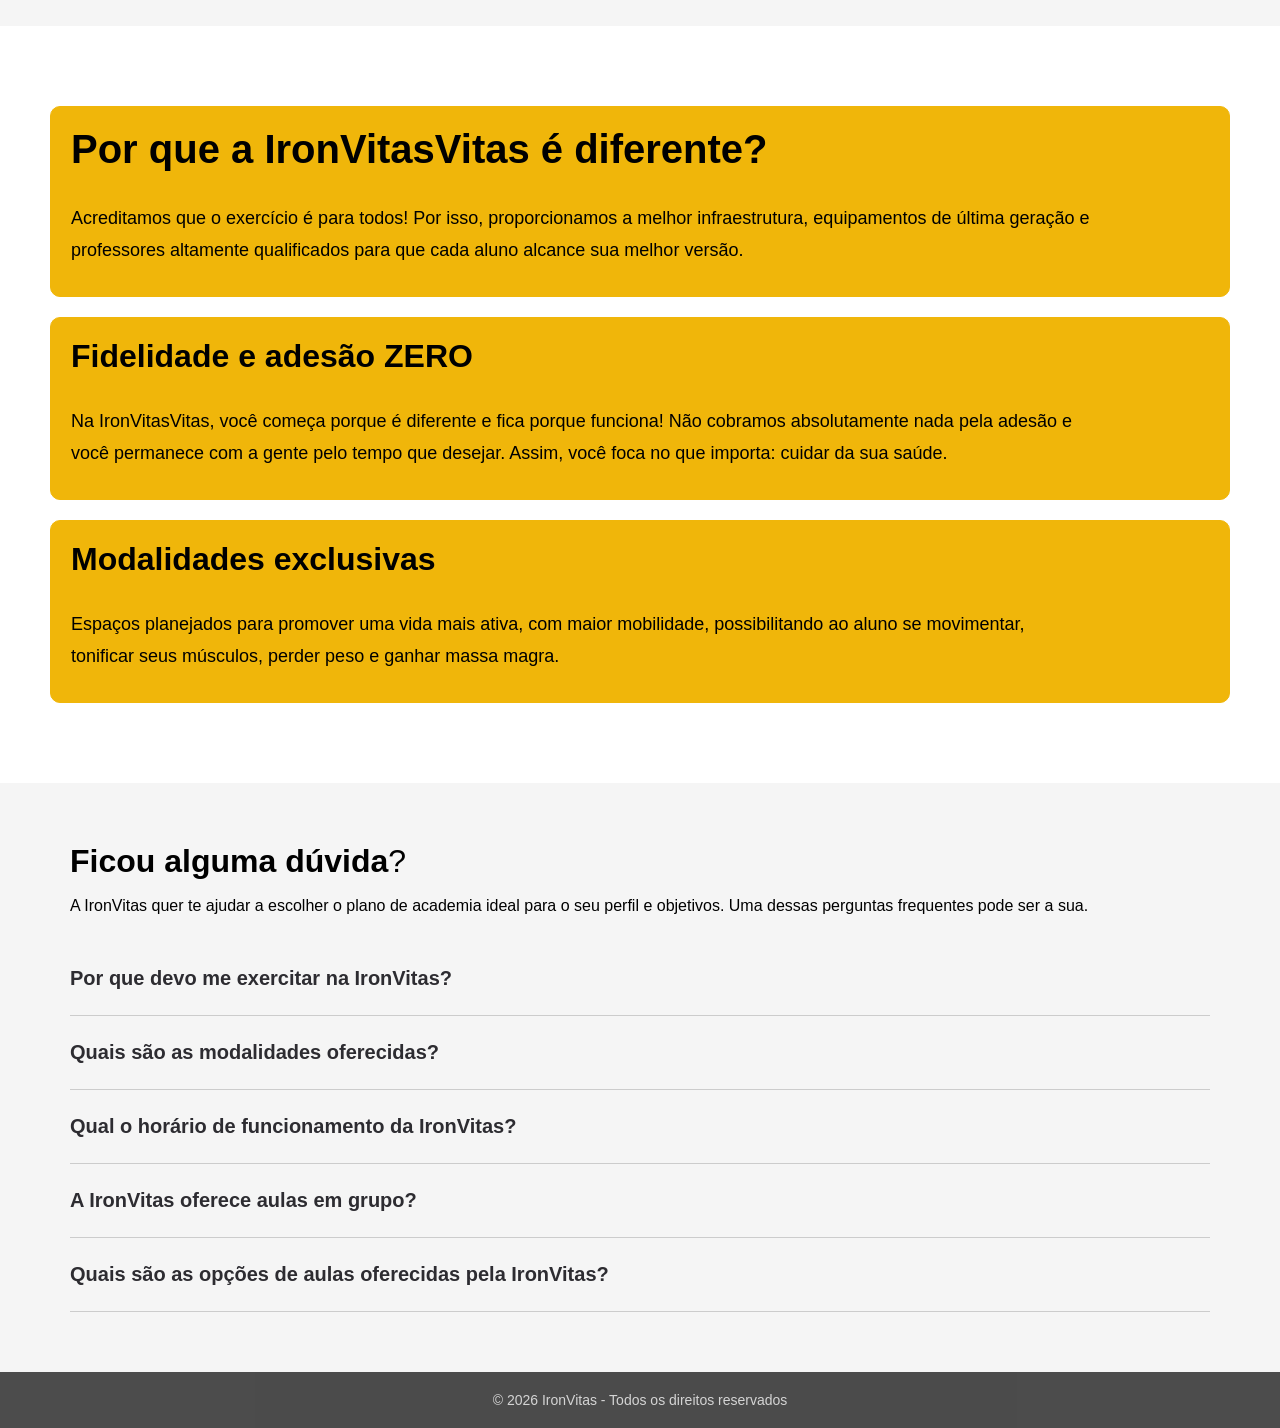
==== commit f530954f: "Update (Responsividade /2)" ====
--- a/views/index.html
+++ b/views/index.html
@@ -102,7 +102,7 @@
                 <!---->
                 <h5>Plano Basic</h5>
                 <div class="valor">
-                  <span>A partir de</span> <u>R$</u>69,90
+                  <span>A partir de</span> <u>R$</u>79,90
                   <em>por mês</em>
                 </div>
                 <a href="#" class="cta" onclick="cadastro()">Matricule-se!</a>
--- a/src/styles/styles.css
+++ b/src/styles/styles.css
@@ -408,8 +408,62 @@
 }
 
 /* RESPONSIVIDADE */
+@media (max-width: 1024px) {
+    .block-planos { margin: auto; }
+}
+
 @media (max-width: 768px) {
-    .hero h1 {
-        font-size: 28px; /* Diminui título em telas pequenas */
+    .block-planos { 
+        display: grid; 
+    }
+}
+
+@media (max-width: 460px) {
+    .navbar-container{
+        padding: 0;
+    }
+    .navbar-itens{
+        /* right: auto; */
+        font-size: 10px;
+        /* display: none; */
+    }
+
+    .planos h4 {
+        font-size: 33px;
+    }
+
+    .planos p {
+        font-size: 16px;
+    }
+
+    .sobre .card h2,
+    .sobre .card h3 {
+        font-size: 35px;
+        margin-right: 10px;
+    }
+
+    .sobre .card p {
+        font-size: 15px;
+    }
+
+    footer{
+        font-size: 10px;
+    }
+}
+
+@media (max-width: 380px) {
+    .sobre .card h2,
+    .sobre .card h3 {
+        font-size: 20px;
+    }
+
+    .navbar-itens{
+        display: none;   
+    }
+}
+
+@media (max-width: 330px) {
+    .block-planos .card .tag {
+        font-size: 10px;
     }
 }
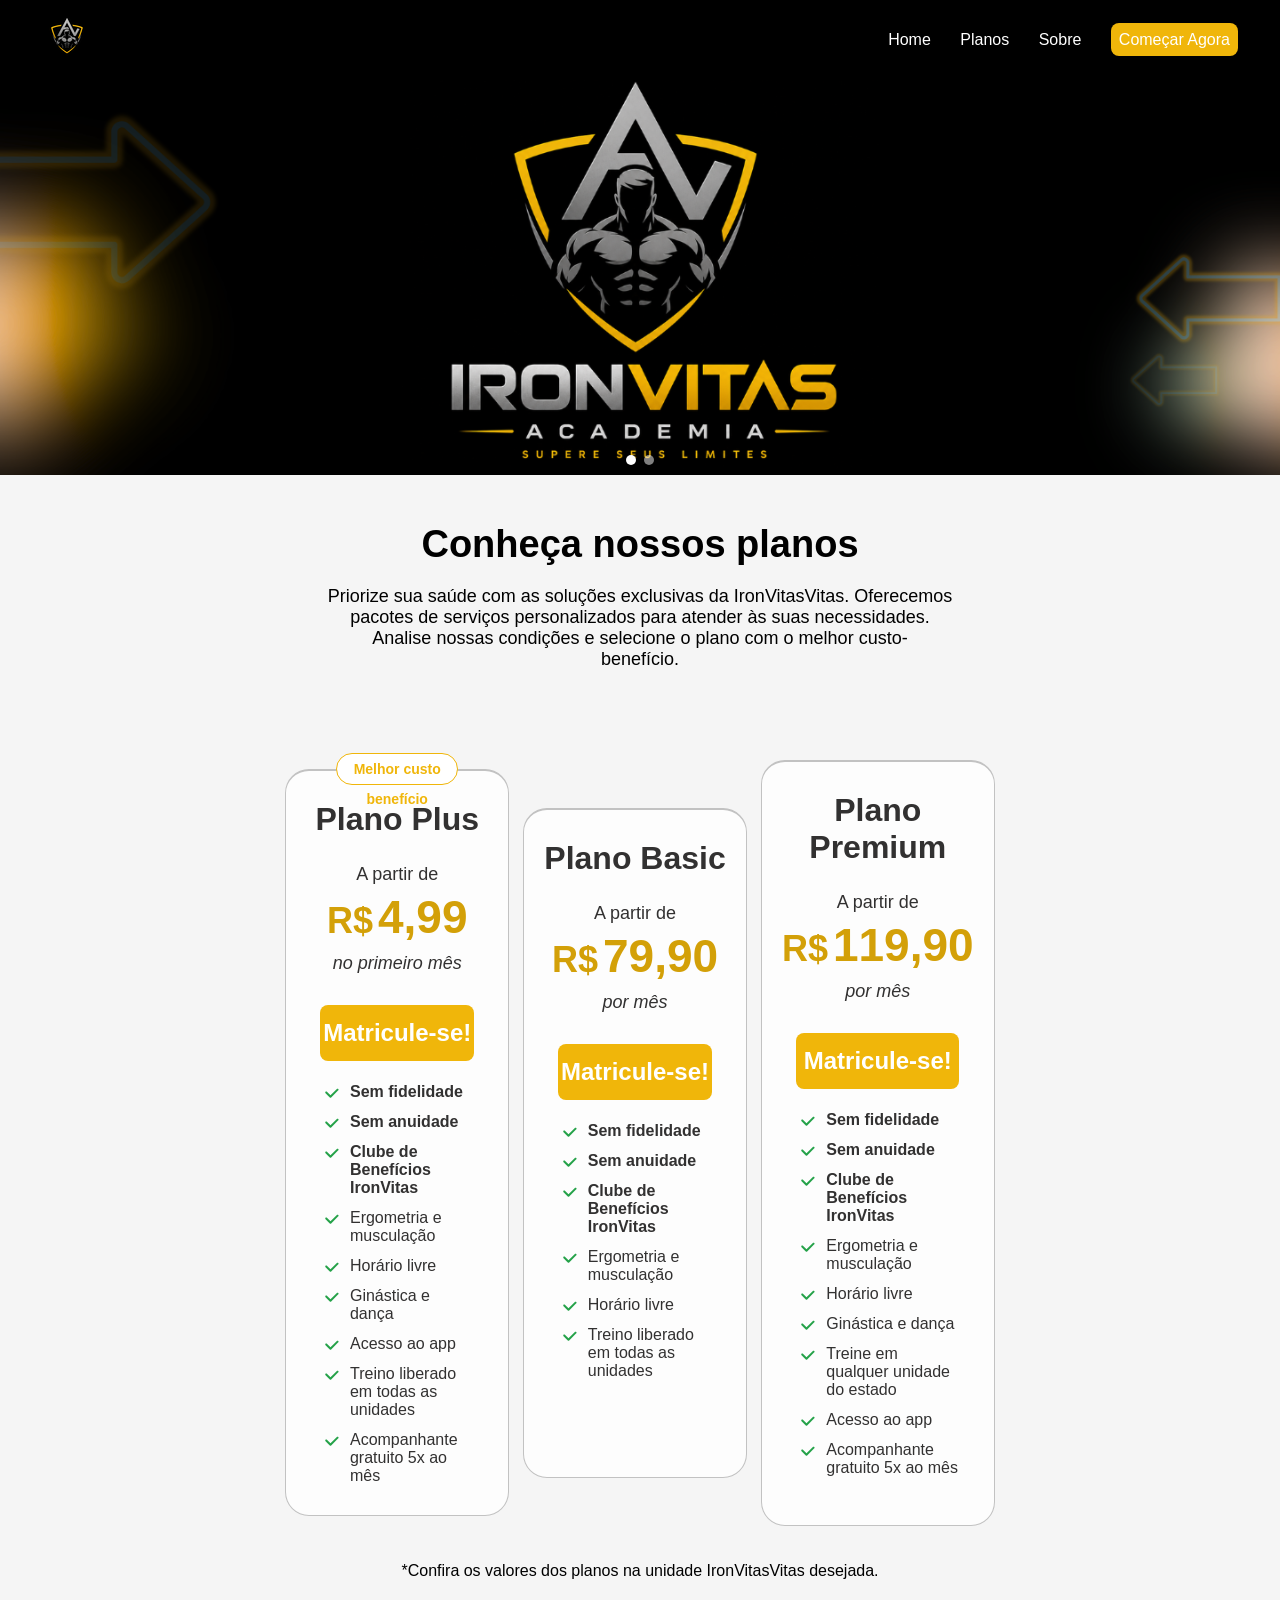
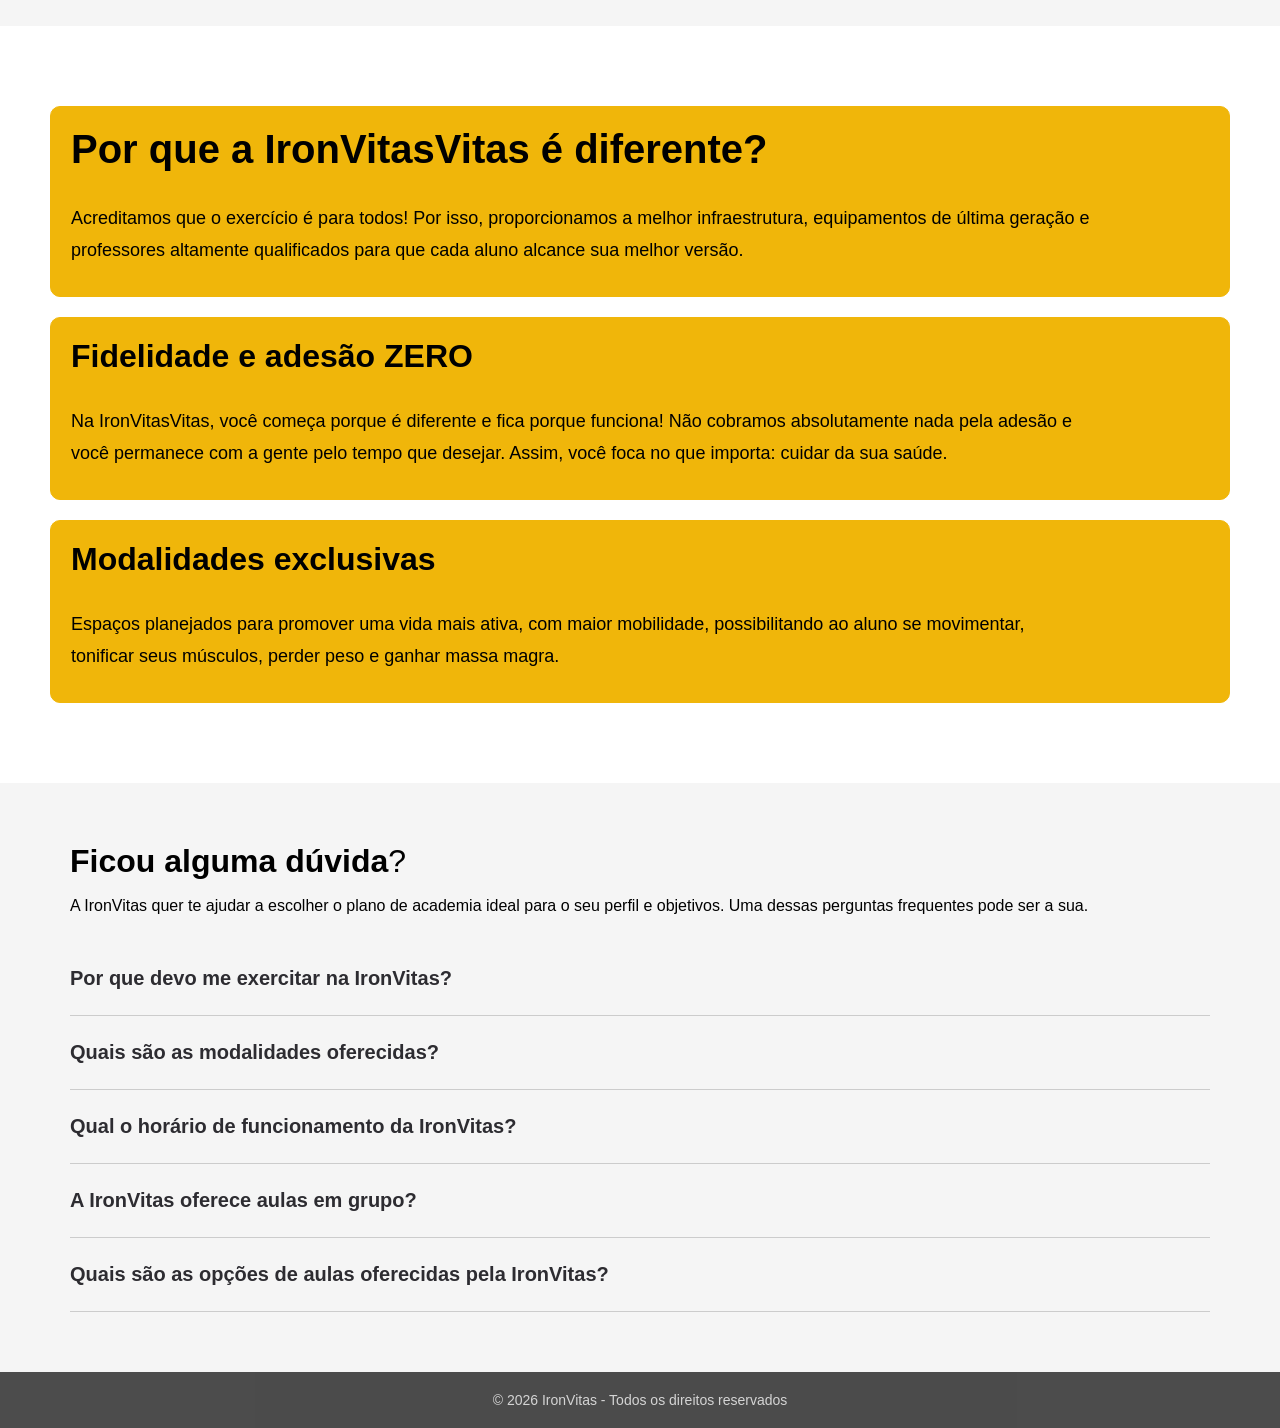
==== commit 1065ce16: "update readme" ====
--- a/views/index.html
+++ b/views/index.html
@@ -24,13 +24,10 @@
                 <a href="#">Home</a>
               </li>
               <li>
-                <a href="#">Unidades</a>
+                <a href="#planos">Planos</a>
               </li>
               <li>
-                <a href="#">Planos</a>
-              </li>
-              <li>
-                <a href="#">Contato</a>
+                <a href="#sobre">Sobre</a>
               </li>
               <li>
                 <a href="" class="btn" onclick="cadastro()">Começar Agora</a>
@@ -54,7 +51,7 @@
           </div>
         </div>
 
-        <section class="planos">
+        <section class="planos" id="planos">
           <h4>
             <strong>Conheça nossos planos</strong>
           </h4>
@@ -120,6 +117,7 @@
             </div>
             <div class="block">
               <div class="card">
+                <!--  -->
                 <h5>Plano Premium</h5>
                 <div class="valor">
                   <span>A partir de</span> <u>R$</u>119,90
@@ -142,12 +140,13 @@
               </div>
             </div>
           </div>
+          <!--  -->
           <br /><span class="planos-aviso"
             >*Confira os valores dos planos na unidade IronVitasVitas desejada.
           </span>
         </section>
 
-        <section class="sobre">
+        <section class="sobre" id="sobre">
           <div class="sobre-container">
             <div class="row">
               <div class="card">
@@ -169,6 +168,7 @@
                   foca no que importa: cuidar da sua saúde.
                 </p>
               </div>
+
               <div class="card">
                 <h3>Modalidades <strong>exclusivas</strong></h3>
                 <p>
@@ -258,7 +258,8 @@
                         treine no seu tempo, do seu jeito!
                       </li>
                     </ul></label
-                  ><label for="duv02"
+                  >
+                  <label for="duv02"
                     ><input type="radio" name="duv" id="duv02" /><span
                       >Quais são as modalidades oferecidas?</span
                     >
@@ -309,7 +310,8 @@
                         escolhida e agende sua aula!
                       </li>
                     </ul></label
-                  ><label for="duv03"
+                  >
+                  <label for="duv03"
                     ><input type="radio" name="duv" id="duv03" /><span
                       >Qual o horário de funcionamento da IronVitas?</span
                     >
@@ -318,7 +320,8 @@
                       manhã às 23h30, dependendo do dia da semana e da unidade
                       escolhida.
                     </p></label
-                  ><label for="duv04"
+                  >
+                  <label for="duv04"
                     ><input type="radio" name="duv" id="duv04" /><span
                       >A IronVitas oferece aulas em grupo?</span
                     >
@@ -327,7 +330,8 @@
                       Iron Intense e Iron Move para assinantes dos planos Plus e
                       Mega Plus agendáveis pelo app ou área do aluno.
                     </p></label
-                  ><label for="duv05"
+                  >
+                  <label for="duv05"
                     ><input type="radio" name="duv" id="duv05" /><span
                       >Quais são as opções de aulas oferecidas pela
                       IronVitas?</span
--- a/src/styles/styles.css
+++ b/src/styles/styles.css
@@ -392,7 +392,7 @@
 input[type="radio"]:checked ~ ul { display: block; }
 input[type="radio"]:checked ~ p  { display: block; }
 
-/*  */
+/* Footer */
 footer {
     background-color: #000;
     color: #c2c2c2;
@@ -423,9 +423,7 @@
         padding: 0;
     }
     .navbar-itens{
-        /* right: auto; */
         font-size: 10px;
-        /* display: none; */
     }
 
     .planos h4 {
